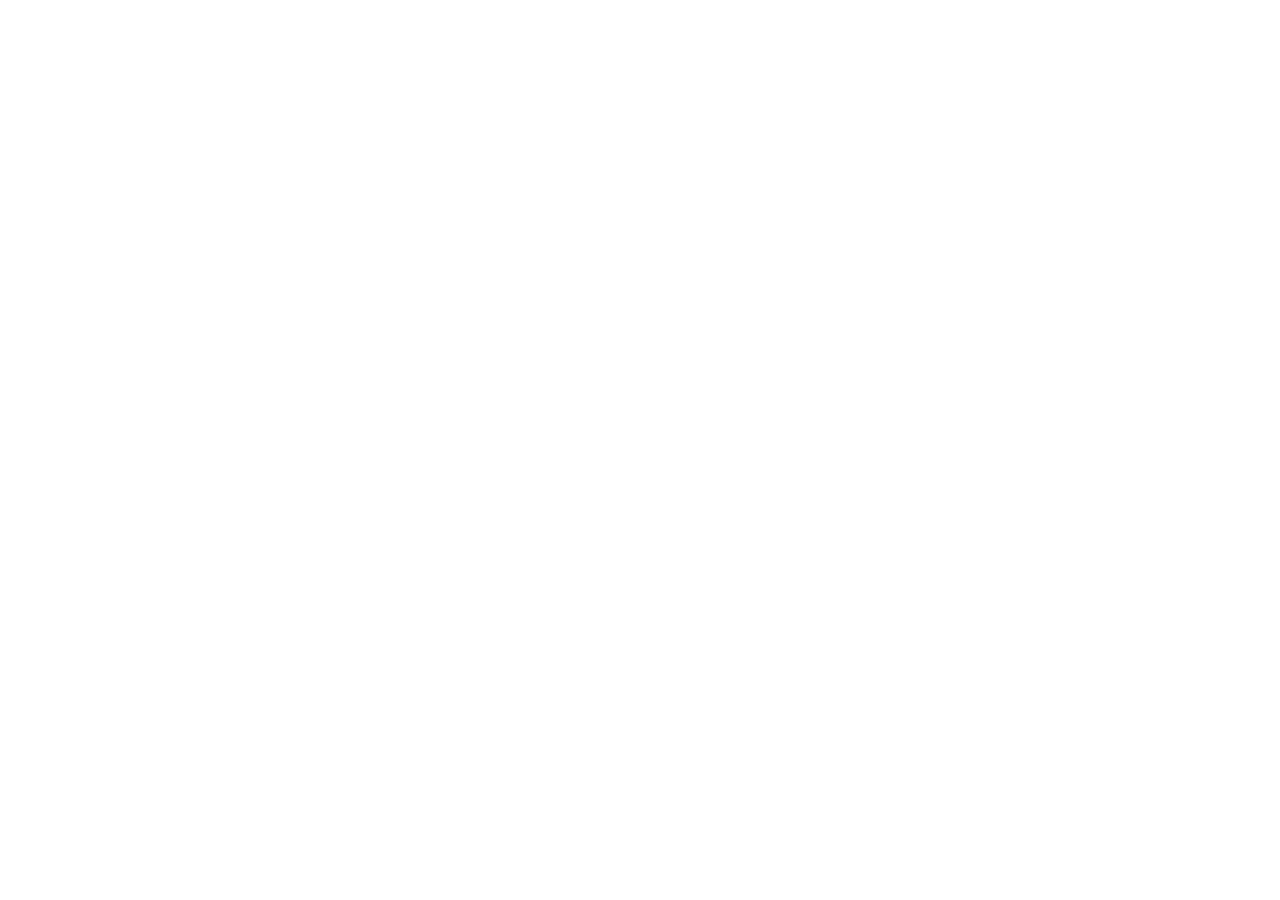
==== project1_Profile_card/index.html @ 203ebbee "import font and boxicon" ====
<!DOCTYPE html>
<html lang="en">

<head>
    <meta charset="UTF-8">
    <meta name="viewport" content="width=device-width, initial-scale=1.0">
    <title>Profile Card</title>
    <link rel="stylesheet" href="./style.css">
    <link href='https://unpkg.com/boxicons@2.1.4/css/boxicons.min.css' rel='stylesheet'>
</head>

<body>

</body>

</html>
---- project1_Profile_card/style.css ----
@import url('https://fonts.googleapis.com/css2?family=Poppins:ital,wght@0,100;0,200;0,300;0,400;0,500;0,600;0,700;0,800;0,900;1,100;1,200;1,300;1,400;1,500;1,600;1,700;1,800;1,900&display=swap');

*{
    margin: 0;
    padding: 0;
    box-sizing: border-box;
    font-family: "Poppins", sans-serif;
}

html, body{
    width: 100%;
    height: 100%;
}
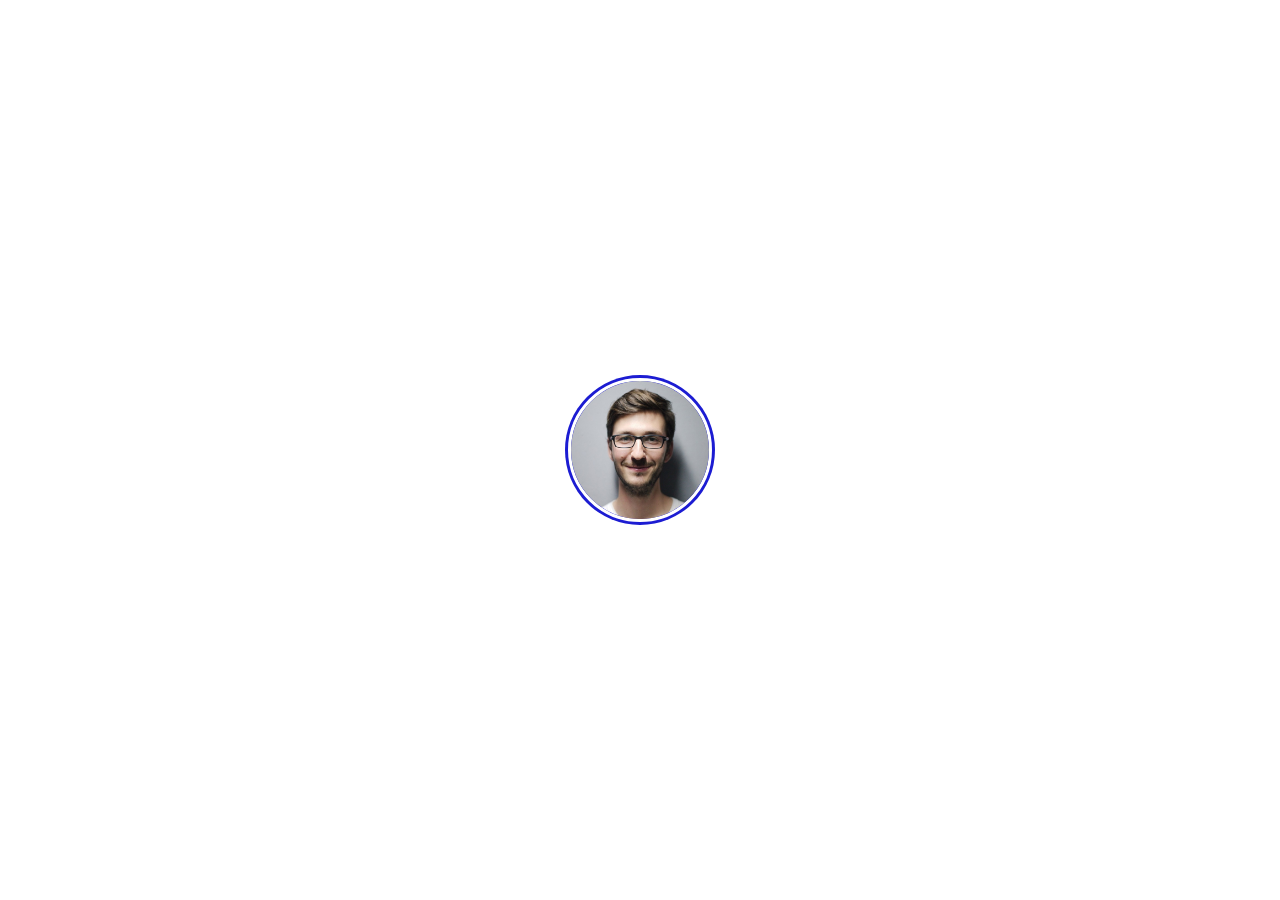
==== commit 0f8a8137: "image in middle" ====
--- a/project1_Profile_card/index.html
+++ b/project1_Profile_card/index.html
@@ -10,7 +10,11 @@
 </head>
 
 <body>
-
+    <div class="profile_card">
+        <div class="image">
+            <img src="./profile-card-img.jpg" alt="" class="profile_img">
+        </div>
+    </div>
 </body>
 
 </html>
--- a/project1_Profile_card/style.css
+++ b/project1_Profile_card/style.css
@@ -10,4 +10,24 @@
 html, body{
     width: 100%;
     height: 100%;
+    display: flex;
+    align-items: center;
+    justify-content: center;
+}
+
+.image{
+    position: relative;
+    height: 150px;
+    width: 150px;
+    border-radius: 50%;
+    background-color: rgb(28, 28, 210);
+    padding: 3px;
+
+}
+.image .profile_img {
+    height: 100%;
+    width: 100%;
+    object-fit: cover;
+    border-radius: 50%;
+    border: 3px solid #fff;
 }
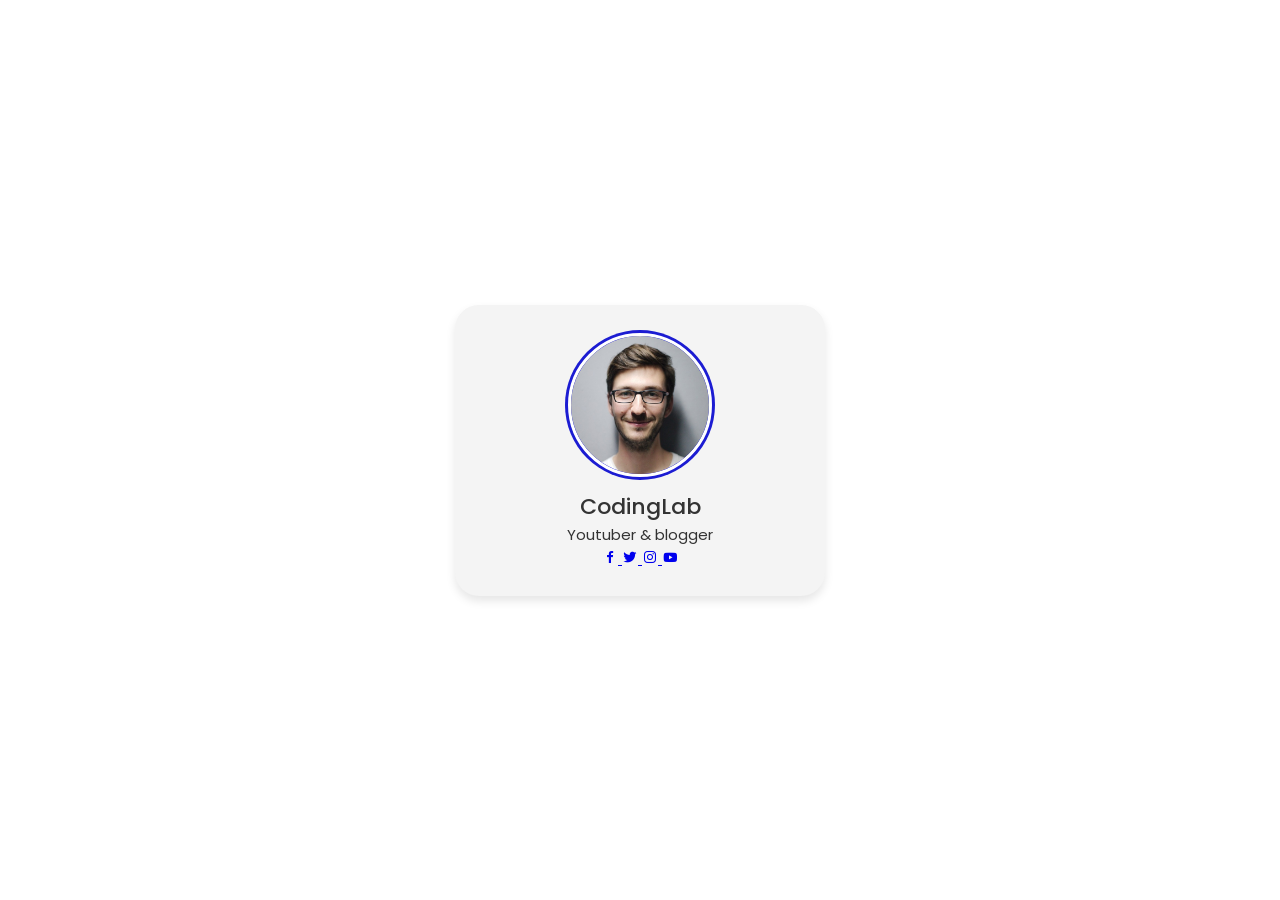
==== commit b46356eb: "added icons" ====
--- a/project1_Profile_card/index.html
+++ b/project1_Profile_card/index.html
@@ -14,6 +14,24 @@
         <div class="image">
             <img src="./profile-card-img.jpg" alt="" class="profile_img">
         </div>
+        <div class="text_data">
+            <span class="name">CodingLab</span>
+            <span class="job">Youtuber & blogger</span>
+        </div>
+        <div class="media_buttons">
+            <a href="#" class="link">
+                <i class='bx bxl-facebook'></i>
+            </a>
+            <a href="#" class="link">
+                <i class='bx bxl-twitter'></i>
+            </a>
+            <a href="#" class="link">
+                <i class='bx bxl-instagram'></i>
+            </a>
+            <a href="#" class="link">
+                <i class='bx bxl-youtube'></i>
+            </a>
+        </div>
     </div>
 </body>
 
--- a/project1_Profile_card/style.css
+++ b/project1_Profile_card/style.css
@@ -1,33 +1,60 @@
-@import url('https://fonts.googleapis.com/css2?family=Poppins:ital,wght@0,100;0,200;0,300;0,400;0,500;0,600;0,700;0,800;0,900;1,100;1,200;1,300;1,400;1,500;1,600;1,700;1,800;1,900&display=swap');
+@import url("https://fonts.googleapis.com/css2?family=Poppins:ital,wght@0,100;0,200;0,300;0,400;0,500;0,600;0,700;0,800;0,900;1,100;1,200;1,300;1,400;1,500;1,600;1,700;1,800;1,900&display=swap");
 
-*{
-    margin: 0;
-    padding: 0;
-    box-sizing: border-box;
-    font-family: "Poppins", sans-serif;
+* {
+  margin: 0;
+  padding: 0;
+  box-sizing: border-box;
+  font-family: "Poppins", sans-serif;
 }
 
-html, body{
-    width: 100%;
-    height: 100%;
-    display: flex;
-    align-items: center;
-    justify-content: center;
+html,
+body {
+  width: 100%;
+  height: 100%;
+  display: flex;
+  align-items: center;
+  justify-content: center;
+}
+.profile_card {
+  display: flex;
+  flex-direction: column;
+  align-items: center;
+  max-width: 370px;
+  width: 100%;
+  background-color: #f4f4f4;
+  border-radius: 24px;
+  padding: 25px;
+  box-shadow: 0 5px 10px rgba(0, 0, 0, 0.1);
+}
+.image {
+  position: relative;
+  height: 150px;
+  width: 150px;
+  border-radius: 50%;
+  background-color: rgb(28, 28, 210);
+  padding: 3px;
+  margin-bottom: 10px;
+}
+.image .profile_img {
+  height: 100%;
+  width: 100%;
+  object-fit: cover;
+  border-radius: 50%;
+  border: 3px solid #fff;
 }
 
-.image{
-    position: relative;
-    height: 150px;
-    width: 150px;
-    border-radius: 50%;
-    background-color: rgb(28, 28, 210);
-    padding: 3px;
+.profile_card .text_data {
+  display: flex;
+  flex-direction: column;
+  align-items: center;
+  color: #333;
+}
 
+.text_data .name {
+  font-size: 22px;
+  font-weight: 500;
 }
-.image .profile_img {
-    height: 100%;
-    width: 100%;
-    object-fit: cover;
-    border-radius: 50%;
-    border: 3px solid #fff;
-}+.text_data .job {
+  font-size: 15px;
+  font-weight: 400;
+}
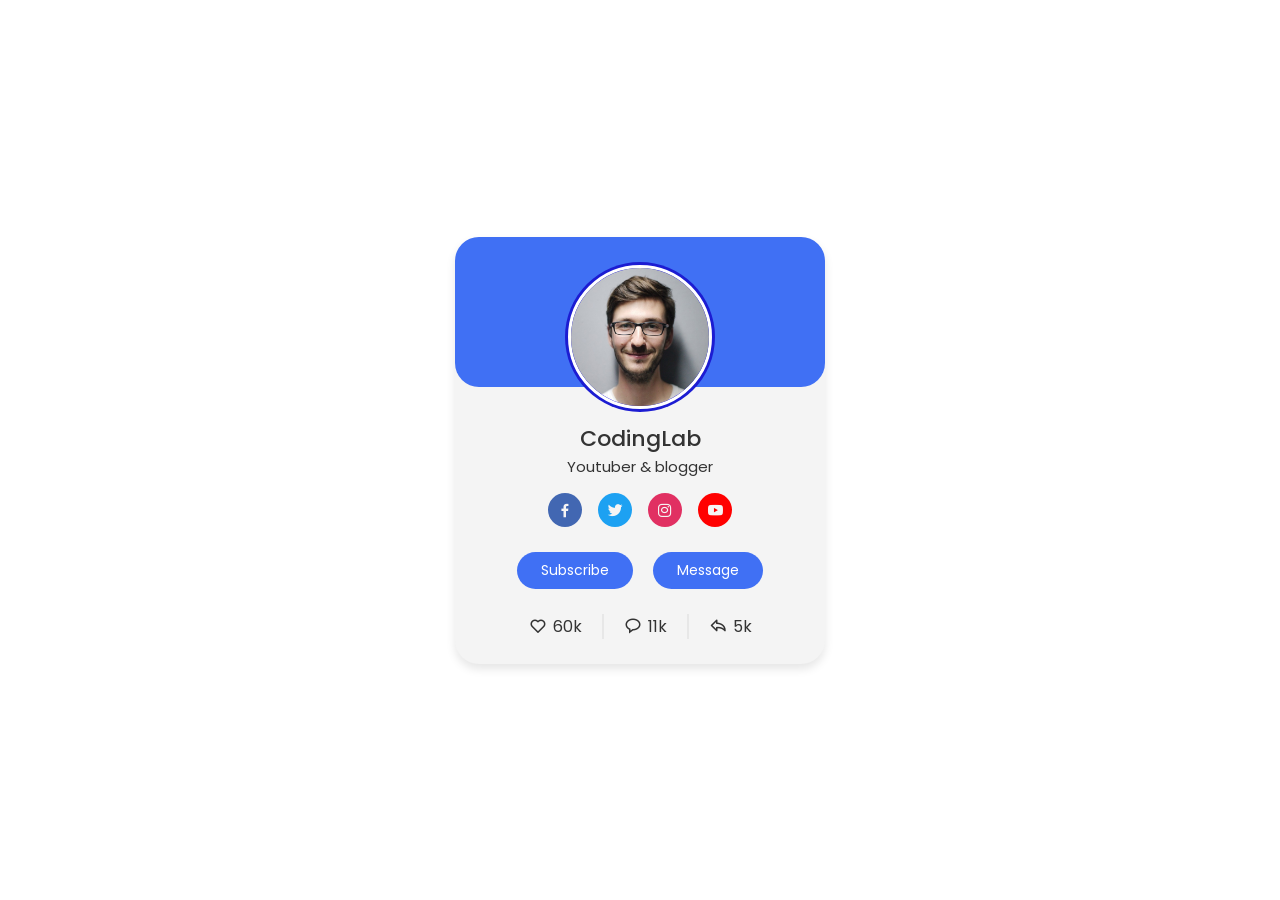
==== commit 466f2fed: "complete" ====
--- a/project1_Profile_card/index.html
+++ b/project1_Profile_card/index.html
@@ -19,18 +19,38 @@
             <span class="job">Youtuber & blogger</span>
         </div>
         <div class="media_buttons">
-            <a href="#" class="link">
+            <a href="#" class="link" style="background-color: #4267b2;">
                 <i class='bx bxl-facebook'></i>
             </a>
-            <a href="#" class="link">
+            <a href="#" class="link" style="background-color: #1da1f2;">
                 <i class='bx bxl-twitter'></i>
             </a>
-            <a href="#" class="link">
+            <a href="#" class="link" style="background-color: #e13062;">
                 <i class='bx bxl-instagram'></i>
             </a>
-            <a href="#" class="link">
+            <a href="#" class="link" style="background-color: #ff0000;">
                 <i class='bx bxl-youtube'></i>
             </a>
+        </div>
+
+        <div class="buttons">
+            <button class="button">Subscribe</button>
+            <button class="button">Message</button>
+        </div>
+
+        <div class="analytics">
+            <div class="data">
+                <i class='bx bx-heart'></i>
+                <span class="number">60k</span>
+            </div>
+            <div class="data">
+                <i class='bx bx-message-rounded'></i>
+                <span class="number">11k</span>
+            </div>
+            <div class="data">
+                <i class='bx bx-share'></i>
+                <span class="number">5k</span>
+            </div>
         </div>
     </div>
 </body>
--- a/project1_Profile_card/style.css
+++ b/project1_Profile_card/style.css
@@ -25,6 +25,17 @@
   border-radius: 24px;
   padding: 25px;
   box-shadow: 0 5px 10px rgba(0, 0, 0, 0.1);
+  position: relative;
+}
+.profile_card::before {
+  top: 0;
+  left: 0;
+  border-radius: 24px;
+  content: "";
+  position: absolute;
+  height: 150px;
+  width: 100%;
+  background-color: #4070f4;
 }
 .image {
   position: relative;
@@ -58,3 +69,64 @@
   font-size: 15px;
   font-weight: 400;
 }
+.profile_card .media_buttons {
+  display: flex;
+  align-items: center;
+  margin-top: 15px;
+}
+.media_buttons .link {
+  background-color: rgb(34, 0, 255);
+  text-decoration: none;
+  margin: 0 8px;
+  height: 34px;
+  width: 34px;
+  border-radius: 50%;
+  display: flex;
+  align-items: center;
+  justify-content: center;
+  color: #f6f4f4;
+  font-size: 18px;
+}
+
+.profile_card .buttons {
+  display: flex;
+  align-items: center;
+  margin-top: 25px;
+}
+
+.buttons .button {
+  border-radius: 24px;
+  font-weight: 400;
+  padding: 8px 24px;
+  background-color: #4070f4;
+  margin: 0px 10px;
+  border: none;
+  color: #fff;
+  font-size: 14px;
+  cursor: pointer;
+  transition: all 0.3s ease;
+}
+
+.buttons .button:hover {
+  background-color: #0e4bf1;
+}
+
+.profile_card .analytics {
+  display: flex;
+  align-items: center;
+  margin-top: 25px;
+}
+.analytics .data {
+  display: flex;
+  align-items: center;
+  color: #333;
+  padding: 0 20px;
+  border-right: 2px solid #e7e7e7;
+}
+.data i {
+  font-size: 18px;
+  margin-right: 6px;
+}
+.data:last-child {
+  border-right: none;
+}
